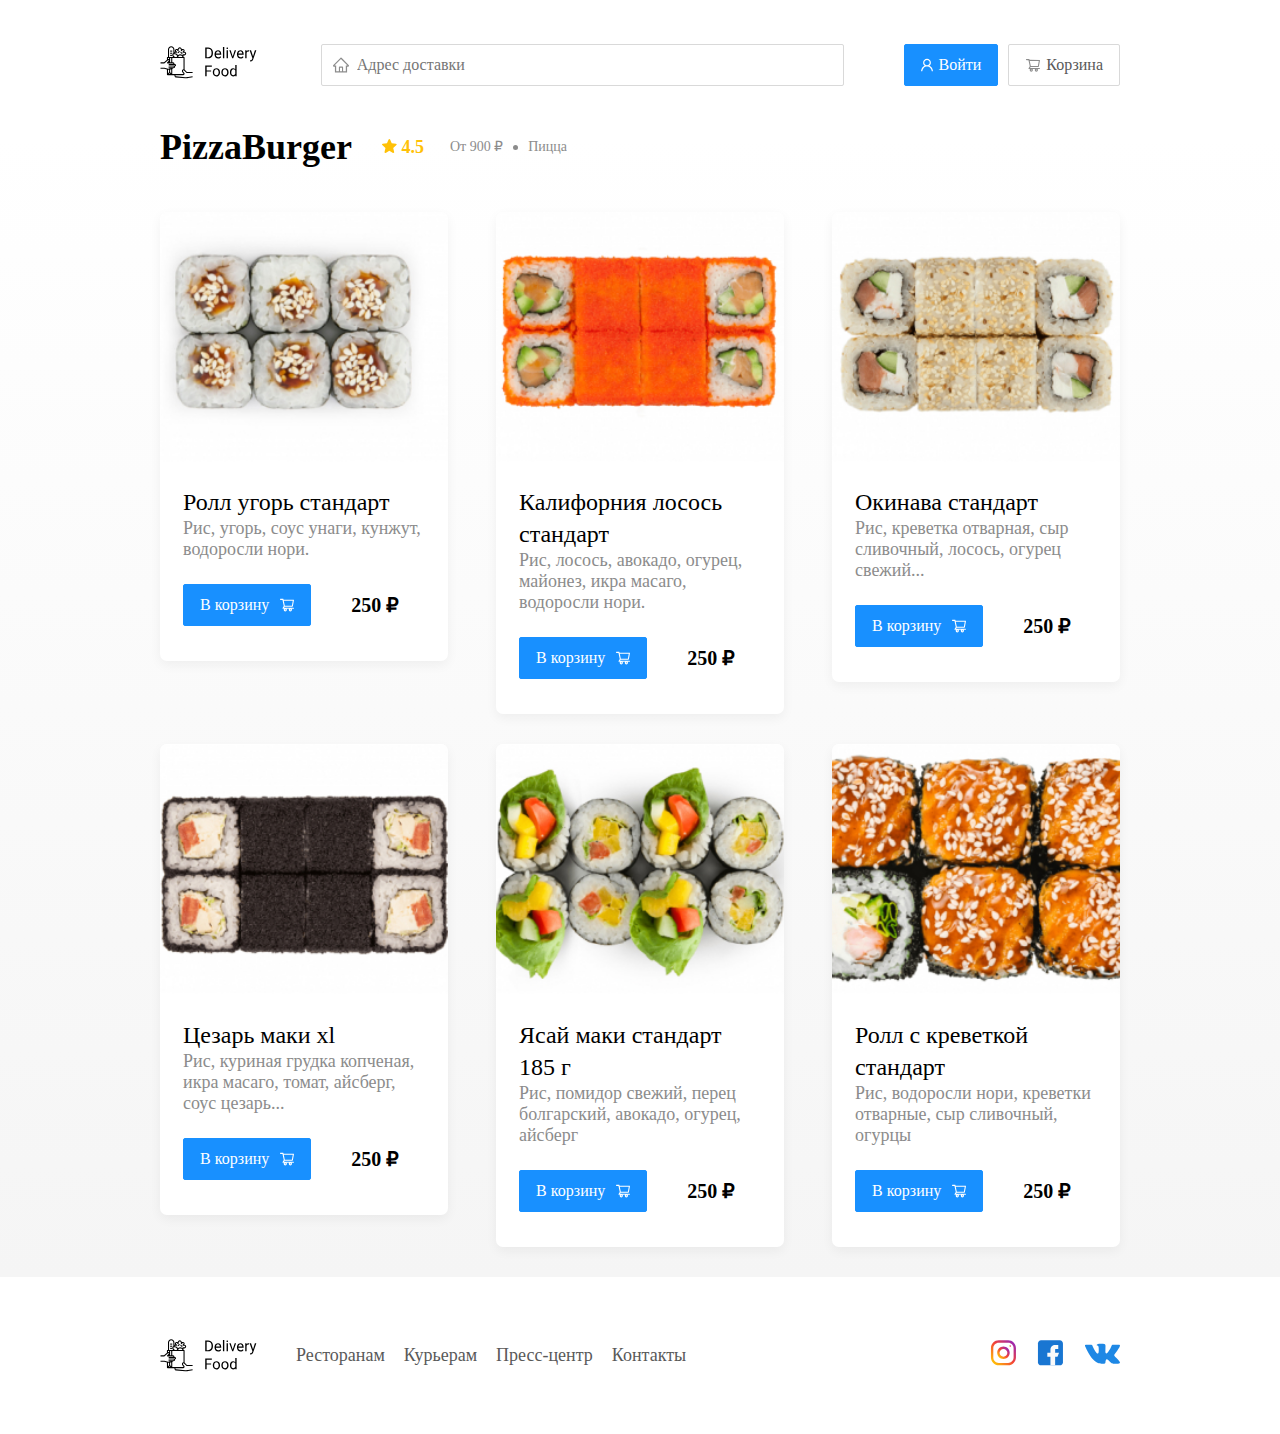
==== Delivery/restaurant.html @ cb626bb5 "Add files via upload" ====
<!DOCTYPE html>
<html lang="en">
<head>
  <meta charset="UTF-8">
  <meta name="viewport" content="width=device-width, initial-scale=1.0">
  <title>PizzaBurger - доставка еды на дом</title>
  <link href="https://fonts.googleapis.com/css?family=Roboto:400,700&display=swap&subset=cyrillic" rel="stylesheet">
  <link rel="stylesheet" href="css/normalize.css">
  <link rel="stylesheet" href="css/animate.css">
  <link rel="stylesheet" href="css/style.css">
</head>
<body>

  <div class="container">
    <!-- Шапка сайти -->
    <header class="header">
      <!-- Логотип -->
      <a href="index.html" class="logo">
        <img src="img/logo.svg" alt="Logo">
      </a>
      <!-- Поле адреса -->
      <input type="text" class="input input-address" placeholder="Адрес доставки">
      <!-- Кнопки  -->
      <div class="buttons">
        <button class="button button-primary">
          <img src="img/User.svg" alt="user" class="button-icon">
          <span class="button-text">Войти</span>
        </button>
        <button class="button" id="cart-button">
          <img src="img/shopping-cart.svg" alt="shopping-cart" class="button-icon">
          <span class="button-text">Корзина</span>
        </button>
      </div>
    </header>
  </div>
<!-- container -->

  <main class="main">
    <div class="container">

      <section class="restaurants">
        <div class="section-heading">
          <h2 class="section-title">PizzaBurger</h2>
          <div class="card-info">
            <div class="rating"><img src="img/raiting.svg" alt="rating" class="rating-star"> 4.5</div>
            <div class="price">От 900 ₽</div>
            <div class="category">Пицца</div>
          </div>
          <!-- /.card-info -->
        </div>
      
        <div class="cards">
      
          <div class="card wow fadeInUp" data-wow-delay="0.2s">
            <img src="img/food.jpg" alt="image" class="card-image">
            <div class="card-text">
              <div class="card-heading">
                <h3 class="card-title card-title-reg">Ролл угорь стандарт</h3>
              </div>
              <!-- /.card-heading -->
              <div class="card-info">
                <div class="ingredients">Рис, угорь, соус унаги, кунжут, водоросли нори.</div>
              </div>
              <!-- /.card-info -->
              <div class="card-buttons">
                <button class="button button-primary">
                  <span class="button-card-text">В корзину</span>
                  <img src="img/shopping-cart-white.svg" alt="shopping-cart" class="button-card-image">
                </button>
                <strong class="card-price-bold">250 ₽</strong>
              </div>
            </div>
            <!-- /.card-text -->
          </div>
          <!-- /.card -->
      
          <div class="card wow fadeInUp" data-wow-delay="0.4s">
            <img src="img/food1.jpg" alt="image" class="card-image">
            <div class="card-text">
              <div class="card-heading">
                <h3 class="card-title card-title-reg">Калифорния лосось стандарт</h3>
              </div>
              <!-- /.card-heading -->
              <div class="card-info">
                <div class="ingredients">Рис, лосось, авокадо, огурец, майонез, икра масаго, водоросли нори.</div>
              </div>
              <!-- /.card-info -->
              <div class="card-buttons">
                <button class="button button-primary">
                  <span class="button-card-text">В корзину</span>
                  <img src="img/shopping-cart-white.svg" alt="shopping-cart" class="button-card-image">
                </button>
                <strong class="card-price-bold">250 ₽</strong>
              </div>
            </div>
            <!-- /.card-text -->
          </div>
          <!-- /.card -->
      
          <div class="card wow fadeInUp" data-wow-delay="0.6s">
            <img src="img/food2.jpg" alt="image" class="card-image">
            <div class="card-text">
              <div class="card-heading">
                <h3 class="card-title card-title-reg">Окинава стандарт</h3>
              </div>
              <!-- /.card-heading -->
              <div class="card-info">
                <div class="ingredients">Рис, креветка отварная, сыр сливочный, лосось, огурец свежий...</div>
              </div>
              <!-- /.card-info -->
              <div class="card-buttons">
                <button class="button button-primary">
                  <span class="button-card-text">В корзину</span>
                  <img src="img/shopping-cart-white.svg" alt="shopping-cart" class="button-card-image">
                </button>
                <strong class="card-price-bold">250 ₽</strong>
              </div>
            </div>
            <!-- /.card-text -->
          </div>
          <!-- /.card -->
      
          <div class="card wow fadeInUp" data-wow-delay="0.2s">
            <img src="img/food3.jpg" alt="image" class="card-image">
            <div class="card-text">
              <div class="card-heading">
                <h3 class="card-title card-title-reg">Цезарь маки хl</h3>
              </div>
              <!-- /.card-heading -->
              <div class="card-info">
                <div class="ingredients">Рис, куриная грудка копченая, икра масаго, томат, айсберг, соус цезарь...</div>
              </div>
              <!-- /.card-info -->
              <div class="card-buttons">
                <button class="button button-primary">
                  <span class="button-card-text">В корзину</span>
                  <img src="img/shopping-cart-white.svg" alt="shopping-cart" class="button-card-image">
                </button>
                <strong class="card-price-bold">250 ₽</strong>
              </div>
            </div>
            <!-- /.card-text -->
          </div>
          <!-- /.card -->
      
          <div class="card wow fadeInUp" data-wow-delay="0.4s">
            <img src="img/food4.jpg" alt="image" class="card-image">
            <div class="card-text">
              <div class="card-heading">
                <h3 class="card-title card-title-reg">Ясай маки стандарт 185 г</h3>
              </div>
              <!-- /.card-heading -->
              <div class="card-info">
                <div class="ingredients">Рис, помидор свежий, перец болгарский, авокадо, огурец, айсберг</div>
              </div>
              <!-- /.card-info -->
              <div class="card-buttons">
                <button class="button button-primary">
                  <span class="button-card-text">В корзину</span>
                  <img src="img/shopping-cart-white.svg" alt="shopping-cart" class="button-card-image">
                </button>
                <strong class="card-price-bold">250 ₽</strong>
              </div>
            </div>
            <!-- /.card-text -->
          </div>
          <!-- /.card -->
      
          <div class="card wow fadeInUp" data-wow-delay="0.6s">
            <img src="img/food5.jpg" alt="image" class="card-image">
            <div class="card-text">
              <div class="card-heading">
                <h3 class="card-title card-title-reg">Ролл с креветкой стандарт</h3>
              </div>
              <!-- /.card-heading -->
              <div class="card-info">
                <div class="ingredients">Рис, водоросли нори, креветки отварные, сыр сливочный, огурцы</div>
              </div>
              <!-- /.card-info -->
              <div class="card-buttons">
                <button class="button button-primary">
                  <span class="button-card-text">В корзину</span>
                  <img src="img/shopping-cart-white.svg" alt="shopping-cart" class="button-card-image">
                </button>
                <strong class="card-price-bold">250 ₽</strong>
              </div>
            </div>
            <!-- /.card-text -->
          </div>
          <!-- /.card -->
      
        </div>
        <!-- /.cards -->
      
      </section>
    </div>
    <!-- container -->
  </main>

  <footer class="footer">
    <div class="container">
      <div class="footer-block">
        <img src="img/logo.svg" alt="logo" class="logo footer-logo">
        <nav class="footer-nav">
          <a href="#" class="footer-link">Ресторанам</a>
          <a href="#" class="footer-link">Курьерам</a>
          <a href="#" class="footer-link">Пресс-центр</a>
          <a href="#" class="footer-link">Контакты</a>
        </nav>
        <div class="social-links">
          <a href="#" class="social-link"><img src="img/instagram.svg" alt="instagram"></a>
          <a href="#" class="social-link"><img src="img/fb.svg" alt="facebook"></a>
          <a href="#" class="social-link"><img src="img/vk.svg" alt="vk"></a>
        </div>
      </div>
      <!-- /.footer-block -->
    </div>
  </footer>

  <div class="modal">
    <div class="modal-dialog">
      <div class="modal-header">
        <h3 class="modal-title">Корзина</h3>
        <button class="close">&times;</button>
      </div>
      <!-- /.modal-header -->
      <div class="modal-body">
        <div class="food-row">
          <span class="food-name">Ролл угорь стандарт</span>
          <strong class="food-price">250 ₽</strong>
          <div class="food-counter">
            <button class="counter-button">-</button>
            <span class="counter">1</span>
            <button class="counter-button">+</button>
          </div>
        </div>
        <!-- /.food-row -->
        <div class="food-row">
          <span class="food-name">Ролл угорь стандарт</span>
          <strong class="food-price">250 ₽</strong>
          <div class="food-counter">
            <button class="counter-button">-</button>
            <span class="counter">1</span>
            <button class="counter-button">+</button>
          </div>
        </div>
        <!-- /.food-row -->
        <div class="food-row">
          <span class="food-name">Ролл угорь стандарт</span>
          <strong class="food-price">250 ₽</strong>
          <div class="food-counter">
            <button class="counter-button">-</button>
            <span class="counter">1</span>
            <button class="counter-button">+</button>
          </div>
        </div>
        <!-- /.food-row -->
        <div class="food-row">
          <span class="food-name">Ролл угорь стандарт</span>
          <strong class="food-price">250 ₽</strong>
          <div class="food-counter">
            <button class="counter-button">-</button>
            <span class="counter">1</span>
            <button class="counter-button">+</button>
          </div>
        </div>
        <!-- /.food-row -->
        <div class="food-row">
          <span class="food-name">Ролл угорь стандарт</span>
          <strong class="food-price">250 ₽</strong>
          <div class="food-counter">
            <button class="counter-button">-</button>
            <span class="counter">1</span>
            <button class="counter-button">+</button>
          </div>
        </div>
        <!-- /.food-row -->
      </div>
      <!-- /.modal-body -->
      <div class="modal-footer">
        <span class="modal-pricetag">1250 ₽</span>
        <div class="footer-buttons">
          <button class="button button-primary">Оформить заказ</button>
          <button class="button">Отмена</button>
        </div>
      </div>
      <!-- /.modal-footer -->
    </div>
    <!-- modal-dialog -->
  </div>
  <script src="js/wow.min.js"></script>
  <script src="js/main.js"></script>
</body>
</html>
---- Delivery/css/style.css ----
* {
  box-sizing: border-box;
}
.body {
  font-family: 'Roboto', sans-serif;
  padding-top: 44px;
}
img {
  max-width: 100%;
}
.container {
  max-width: 1200px;
  margin: auto;
}
.header {
  display: flex;
  align-items: center;
  justify-content: space-between;
  margin-top: 44px;
  margin-bottom: 40px;
}
.input {
  background: #FFF;
  border: 1px solid #D9D9D9;
  border-radius: 2px;
  font-size: 16px;
  line-height: 24px;
  padding: 8px;
  padding-left: 35px;
  background-repeat: no-repeat;
  background-position: left 11px center;
}
.input-address {
  flex: 0.8;
  background-image: url(../img/Home.svg);
}
.input-search {
  width: 300px;
  background-image: url(../img/search.svg);
  margin-left: auto;
}
.buttons {
  display: flex;
  align-items: center;
}
.button {
  display: flex;
  align-items: center;
  padding: 8px 16px;
  background: #FFFFFF;
  border: 1px solid #D9D9D9;
  box-sizing: border-box;
  box-shadow: 0px 0px 2px rgba(0, 0, 0, 0.0015);
  border-radius: 2px;
  color: #595959;
  font-size: 16px;
  line-height: 24px;
}
.button-primary {
  background: #1890FF;
  border: 1px solid #1890FF;
  color: #fff;
  margin-right: 10px;
}
.button-icon {
  padding-right: 6px;
}
.button-card-text {
  margin-right: 10px;
}
.promo {
  box-shadow: 0px 7px 12px rgba(158, 158, 163, 0.1);
  background: #FFF1B8 url(../img/promo-image.jpeg) no-repeat top -100px right -247px / 924px;
  border-radius: 10px;
  padding: 68px 70px;
  margin-bottom: 56px;
}
.promo-title {
  font-style: normal;
  font-weight: bold;
  font-size: 39px;
  line-height: 46px;
  color: #302C34;
}
.promo-text {
  max-width: 538px;
  font-style: normal;
  font-weight: normal;
  font-size: 24px;
  line-height: 28px;
  color: #302C34;
}
.main {
  background: linear-gradient(180deg, rgba(245, 245, 245, 0) 1.04%, #F5F5F5 100%);
}
.section-heading {
  display: flex;
  align-items: center;
  
  margin-bottom: 44px;
}
.section-title {
  font-style: normal;
  font-weight: bold;
  font-size: 36px;
  line-height: 42px;
  color: #000;
  margin: 0;
  margin-right: 30px;
}
.cards {
  display: flex;
  align-items: flex-start;
  flex-wrap: wrap;
  justify-content: space-between;
}
.card {
  background: #FFFFFF;
  box-shadow: 0px 4px 12px rgba(0, 0, 0, 0.05);
  border-radius: 7px;
  overflow: hidden;
  margin-bottom: 30px;
  flex-basis: 30%;
  text-decoration: none;
}
.card-image {
  width: 384px;
  height: 250px;
  object-fit: cover;
}
.card-text {
  padding: 20px 23px 35px 23px;
}
.card-heading {
  display: flex;
  align-items: center;
  justify-content: space-between;
}
.card-title {
  margin: 0;
  font-style: normal;
  font-weight: bold;
  font-size: 24px;
  line-height: 32px;
}
.card-title-reg {
  font-weight: 400;
}
.card-tag {
  font-style: normal;
  font-weight: normal;
  font-size: 12px;
  line-height: 20px;
  color: #fff;
  background: #262626;
  border-radius: 2px;
  padding: 1px 8px;
}
.card-info {
  display: flex;
  align-items: center;
  flex-wrap: wrap;
}
.card-buttons {
  display: flex;
  align-items: center;
  margin-top: 24px;
}
.card-price-bold {
  font-weight: bold;
  font-size: 20px;
  line-height: 32px;
  margin-left: 30px;
}
.rating {
  margin-right: 26px;
  color: #ffc107;
  font-style: normal;
  font-weight: bold;
  font-size: 18px;
  line-height: 32px;
}
.price, .category {
  color: #8C8C8C;
  font-style: normal;
  font-weight: normal;
  font-size: 18px;
  line-height: 32px;
}
.price {
  margin-right: 10px;
}
.ingredients {
  color: #8C8C8C;
  font-style: normal;
  font-weight: normal;
  font-size: 18px;
  line-height: 21px;
}
.category {
  text-overflow: ellipsis;
  overflow: hidden;
  white-space: nowrap;
  max-width: 150px;
}
.price::after {
  content: '';
  width: 5px;
  height: 5px;
  background-color: #8c8c8c;
  display: inline-block;
  vertical-align: middle;
  border-radius: 50%;
  margin-left: 10px;
}
.footer {
  padding: 60px 0;
}
.footer-block {
  display: flex;
  align-items: center;
  justify-content: space-between;
}
.footer-nav {
  margin-left: 35px;
  margin-right: auto;
}
.footer-link {
  display: inline-block;
  color: #595959;
  font-style: normal;
  font-weight: normal;
  font-size: 18px;
  line-height: 21px;
  text-decoration: none;
}
.footer-link:not(:last-child) {
  margin-right: 15px;
}
.social-links {
  display: flex;
  align-items: center;
}
.social-link:not(:last-child) {
  margin-right: 21px;
}

.modal {
  position: fixed;
  left: 0;
  top: 0;
  width: 100%;
  height: 100%;
  background: rgba(0, 0, 0, 0.4);
  display: none;
}
.is-open {
  display: flex;
}
.modal-dialog {
  max-width: 780px;
  width: 95%;
  background-color: #fff;
  border-radius: 5px;
  margin: auto;
  padding: 40px 45px;
}
.modal-header {
  display: flex;
  align-items: center;
  justify-content: space-between;
  margin-bottom: 45px;
}
.close {
  font-size: 36px;
  border: none;
  background-color: transparent;
}
.modal-title {
  margin: 0;
  font-weight: bold;
  font-size: 36px;
  line-height: 42px;
}
.modal-body {
  margin-bottom: 52px;
}
.food-row {
  display: flex;
  align-items: flex-start;
  justify-content: space-between;
  padding-bottom: 8px;
  border-bottom: 1px solid #d9d9d9;
  margin-bottom: 15px;
}
.food-name {
  font-weight: normal;
  font-size: 18px;  
  line-height: 32px;
}
.food-price {
  margin-left: auto;
  margin-right: 47px;
  font-weight: bold;
  font-size: 20px;
  line-height: 32px;
}
.food-counter {
  display: flex;
  align-items: center;
}
.counter-button {
  display: flex;
  align-items: center;
  justify-content: center;
  width: 39px;
  height: 32px;
  background: #FFFFFF;
  border: 1px solid #40A9FF;
  box-sizing: border-box;
  border-radius: 2px;
  font-weight: normal;
  line-height: 22px;
  font-size: 14px;
  color: #40A9FF;
}
.counter {
  font-size: 16px;
  line-height: 24px;
  margin-left: 10px;
  margin-right: 10px;
}
.modal-footer {
  display: flex;
  align-items: center;
  justify-content: space-between;
}
.footer-buttons {
  display: flex;
  align-items: center;
}
.modal-pricetag {
  background: #262626;
  border-radius: 5px;
  color: #fff;
  padding: 15px 20px;
  font-size: 20px;
  line-height: 23px;
}

@media (max-width: 1366px) {
  .container {
    max-width: 960px;
  }
  .promo {
    background-position: top -70px right -250px;
    background-size: 750px;
  }
  .raiting {
    margin-right: 15px;
  }
  .category, .price {
    font-size: 14px;
  }
}
@media (max-width: 992px) {
  .container {
    max-width: 750px;
  }
  .promo {
    padding: 50px;
    background-size: 450px;
    background-position: center right -200px;
  }
  .promo-text {
    font-size: 18px;
    max-width: 400px;
  }
  .card {
    flex-basis: 49%;
  }
  .footer-link {
    font-size: 16px;
  }
}
@media (max-width: 768px) {
  .container {
    max-width: 560px;
  }
  .card-info {
    flex-wrap: wrap;
  }
  .card .rating {
    flex-basis: 100%;
  }
  .card-title {
    font-size: 18px;
  }
  .promo {
    background-size: 400px;
    background-position: bottom 50px right -200px;
  }
  .promo-title {
    font-size: 24px;
    line-height: 1.4;
  }
  .promo-text {
    margin-top: 0;
  }
}
@media (max-width: 578px) {
  .container {
    width: 90%;
  }
  .header {
    flex-wrap: wrap;
  }
  .input-address {
    margin-top: 15px;
    order: 5;
    flex: 1;
  }
  .promo {
    background-image: none;
  }
  .promo-title {
    margin-bottom: 10px;
  }
  .section-title {
    font-size: 20px;
  }
  .card {
    flex-basis: 100%;
  }
  .card-image {
    width: 100%;
  }
  .footer {
    padding: 30px 0;
  }
  .footer-block {
    align-items: flex-start;
  }
  .footer-nav {
    margin-left: 0;
    margin-right: 0;
    order: 0;
    display: flex;
    flex-direction: column;
  }
  .footer-logo {
    order: 1;
  }
  .social-links {
    order: 2;
  }
}
@media (max-width: 480px) {
  .button-text {
    display: none;
  }
  .button {
    min-height: 40px;
  }
  .button-icon {
    margin: 0;
  }
  .promo {
    padding: 20px;
  }
  .section-heading {
    flex-wrap: wrap;
  }
  .footer-block {
    flex-wrap: wrap;
    flex-direction: column;
    align-items: center;
  }
  .footer-logo {
    order: 0;
    margin-bottom: 20px;
  }
  .footer-nav {
    margin-bottom: 20px;
    text-align: center;
  }
  .footer-link:not(:last-child) {
    margin-right: 0;
  }
}
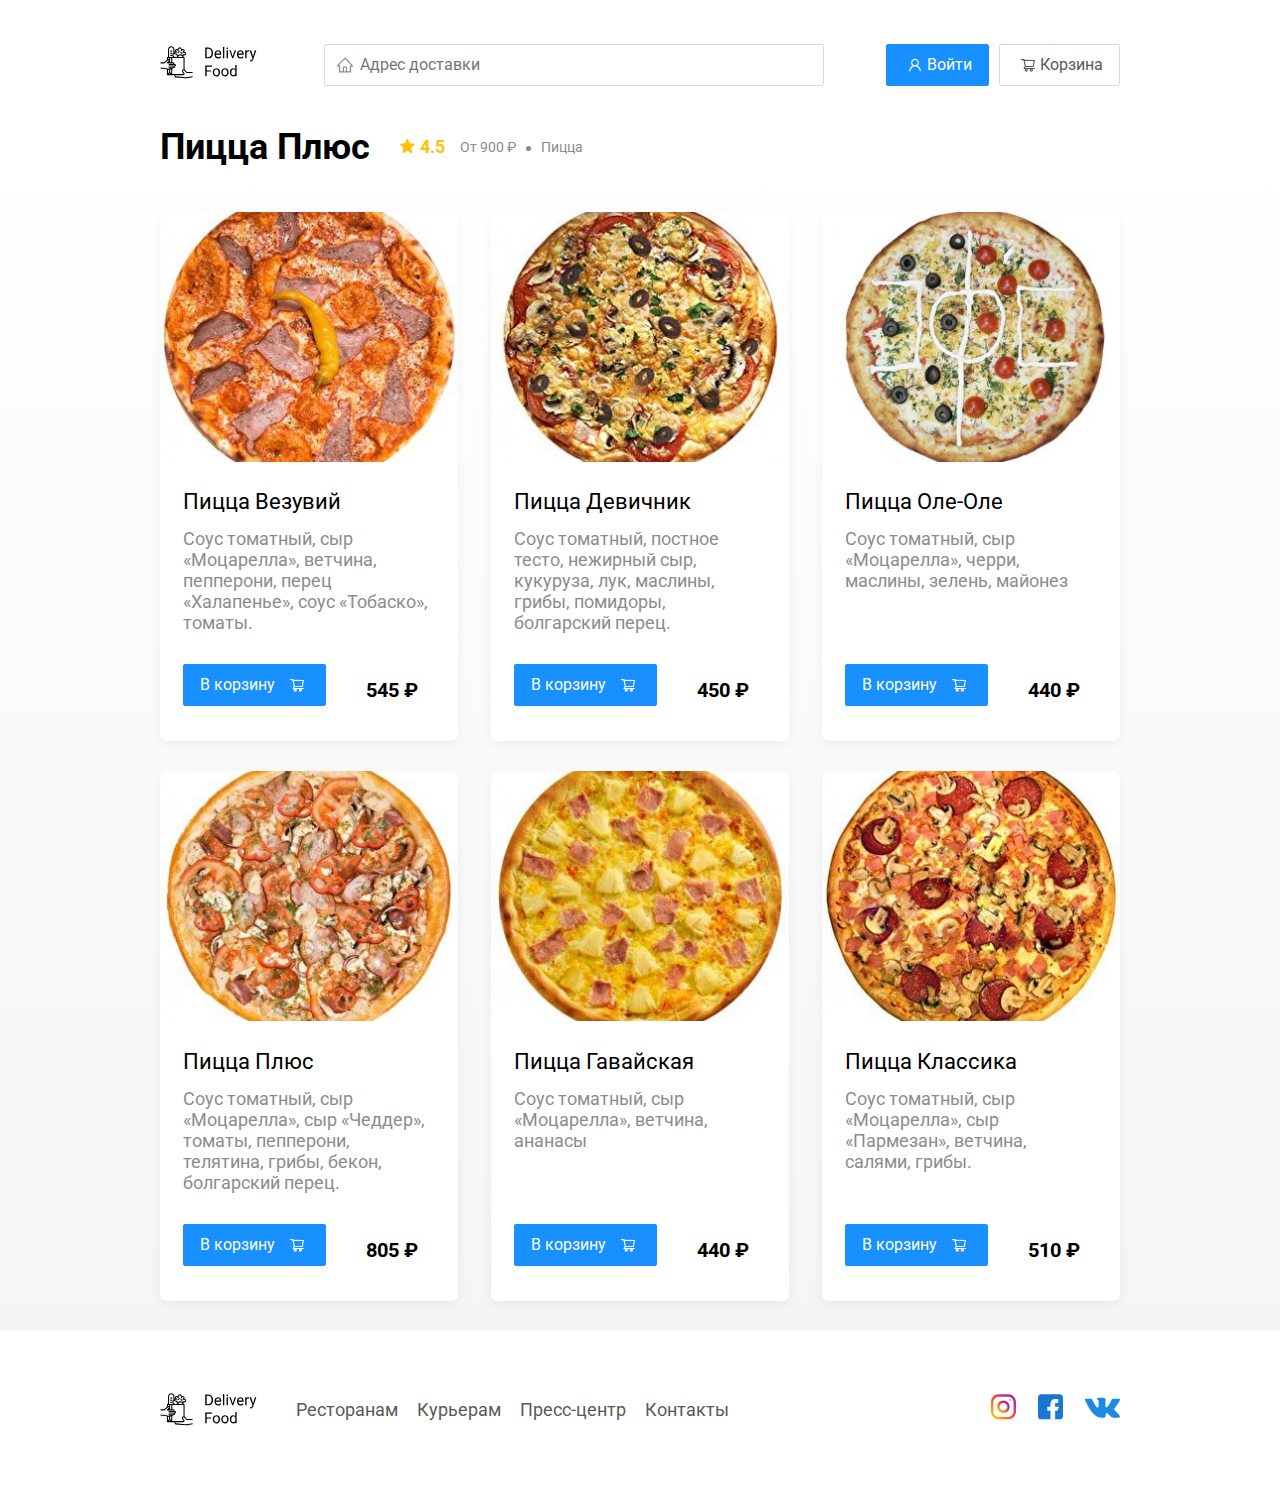
==== commit d23c9051: "Add files via upload" ====
--- a/Delivery/restaurant.html
+++ b/Delivery/restaurant.html
@@ -1,294 +1,291 @@
 <!DOCTYPE html>
-<html lang="en">
+<html lang="ru">
 <head>
-  <meta charset="UTF-8">
-  <meta name="viewport" content="width=device-width, initial-scale=1.0">
-  <title>PizzaBurger - доставка еды на дом</title>
-  <link href="https://fonts.googleapis.com/css?family=Roboto:400,700&display=swap&subset=cyrillic" rel="stylesheet">
-  <link rel="stylesheet" href="css/normalize.css">
-  <link rel="stylesheet" href="css/animate.css">
-  <link rel="stylesheet" href="css/style.css">
+	<meta charset="UTF-8"/>
+	<meta name="viewport" content="width=device-width, initial-scale=1.0"/>
+	<title>PizzaBurger — доставка еды на дом</title>
+	<link
+			href="https://fonts.googleapis.com/css?family=Roboto:400,700&display=swap&subset=cyrillic"
+			rel="stylesheet"
+	/>
+	<link rel="stylesheet" href="css/normalize.css"/>
+	<link rel="stylesheet" href="css/style.css"/>
 </head>
 <body>
-
-  <div class="container">
-    <!-- Шапка сайти -->
-    <header class="header">
-      <!-- Логотип -->
-      <a href="index.html" class="logo">
-        <img src="img/logo.svg" alt="Logo">
-      </a>
-      <!-- Поле адреса -->
-      <input type="text" class="input input-address" placeholder="Адрес доставки">
-      <!-- Кнопки  -->
-      <div class="buttons">
-        <button class="button button-primary">
-          <img src="img/User.svg" alt="user" class="button-icon">
-          <span class="button-text">Войти</span>
-        </button>
-        <button class="button" id="cart-button">
-          <img src="img/shopping-cart.svg" alt="shopping-cart" class="button-icon">
-          <span class="button-text">Корзина</span>
-        </button>
-      </div>
-    </header>
-  </div>
-<!-- container -->
-
-  <main class="main">
-    <div class="container">
-
-      <section class="restaurants">
-        <div class="section-heading">
-          <h2 class="section-title">PizzaBurger</h2>
-          <div class="card-info">
-            <div class="rating"><img src="img/raiting.svg" alt="rating" class="rating-star"> 4.5</div>
-            <div class="price">От 900 ₽</div>
-            <div class="category">Пицца</div>
-          </div>
-          <!-- /.card-info -->
-        </div>
-      
-        <div class="cards">
-      
-          <div class="card wow fadeInUp" data-wow-delay="0.2s">
-            <img src="img/food.jpg" alt="image" class="card-image">
-            <div class="card-text">
-              <div class="card-heading">
-                <h3 class="card-title card-title-reg">Ролл угорь стандарт</h3>
-              </div>
-              <!-- /.card-heading -->
-              <div class="card-info">
-                <div class="ingredients">Рис, угорь, соус унаги, кунжут, водоросли нори.</div>
-              </div>
-              <!-- /.card-info -->
-              <div class="card-buttons">
-                <button class="button button-primary">
-                  <span class="button-card-text">В корзину</span>
-                  <img src="img/shopping-cart-white.svg" alt="shopping-cart" class="button-card-image">
-                </button>
-                <strong class="card-price-bold">250 ₽</strong>
-              </div>
-            </div>
-            <!-- /.card-text -->
-          </div>
-          <!-- /.card -->
-      
-          <div class="card wow fadeInUp" data-wow-delay="0.4s">
-            <img src="img/food1.jpg" alt="image" class="card-image">
-            <div class="card-text">
-              <div class="card-heading">
-                <h3 class="card-title card-title-reg">Калифорния лосось стандарт</h3>
-              </div>
-              <!-- /.card-heading -->
-              <div class="card-info">
-                <div class="ingredients">Рис, лосось, авокадо, огурец, майонез, икра масаго, водоросли нори.</div>
-              </div>
-              <!-- /.card-info -->
-              <div class="card-buttons">
-                <button class="button button-primary">
-                  <span class="button-card-text">В корзину</span>
-                  <img src="img/shopping-cart-white.svg" alt="shopping-cart" class="button-card-image">
-                </button>
-                <strong class="card-price-bold">250 ₽</strong>
-              </div>
-            </div>
-            <!-- /.card-text -->
-          </div>
-          <!-- /.card -->
-      
-          <div class="card wow fadeInUp" data-wow-delay="0.6s">
-            <img src="img/food2.jpg" alt="image" class="card-image">
-            <div class="card-text">
-              <div class="card-heading">
-                <h3 class="card-title card-title-reg">Окинава стандарт</h3>
-              </div>
-              <!-- /.card-heading -->
-              <div class="card-info">
-                <div class="ingredients">Рис, креветка отварная, сыр сливочный, лосось, огурец свежий...</div>
-              </div>
-              <!-- /.card-info -->
-              <div class="card-buttons">
-                <button class="button button-primary">
-                  <span class="button-card-text">В корзину</span>
-                  <img src="img/shopping-cart-white.svg" alt="shopping-cart" class="button-card-image">
-                </button>
-                <strong class="card-price-bold">250 ₽</strong>
-              </div>
-            </div>
-            <!-- /.card-text -->
-          </div>
-          <!-- /.card -->
-      
-          <div class="card wow fadeInUp" data-wow-delay="0.2s">
-            <img src="img/food3.jpg" alt="image" class="card-image">
-            <div class="card-text">
-              <div class="card-heading">
-                <h3 class="card-title card-title-reg">Цезарь маки хl</h3>
-              </div>
-              <!-- /.card-heading -->
-              <div class="card-info">
-                <div class="ingredients">Рис, куриная грудка копченая, икра масаго, томат, айсберг, соус цезарь...</div>
-              </div>
-              <!-- /.card-info -->
-              <div class="card-buttons">
-                <button class="button button-primary">
-                  <span class="button-card-text">В корзину</span>
-                  <img src="img/shopping-cart-white.svg" alt="shopping-cart" class="button-card-image">
-                </button>
-                <strong class="card-price-bold">250 ₽</strong>
-              </div>
-            </div>
-            <!-- /.card-text -->
-          </div>
-          <!-- /.card -->
-      
-          <div class="card wow fadeInUp" data-wow-delay="0.4s">
-            <img src="img/food4.jpg" alt="image" class="card-image">
-            <div class="card-text">
-              <div class="card-heading">
-                <h3 class="card-title card-title-reg">Ясай маки стандарт 185 г</h3>
-              </div>
-              <!-- /.card-heading -->
-              <div class="card-info">
-                <div class="ingredients">Рис, помидор свежий, перец болгарский, авокадо, огурец, айсберг</div>
-              </div>
-              <!-- /.card-info -->
-              <div class="card-buttons">
-                <button class="button button-primary">
-                  <span class="button-card-text">В корзину</span>
-                  <img src="img/shopping-cart-white.svg" alt="shopping-cart" class="button-card-image">
-                </button>
-                <strong class="card-price-bold">250 ₽</strong>
-              </div>
-            </div>
-            <!-- /.card-text -->
-          </div>
-          <!-- /.card -->
-      
-          <div class="card wow fadeInUp" data-wow-delay="0.6s">
-            <img src="img/food5.jpg" alt="image" class="card-image">
-            <div class="card-text">
-              <div class="card-heading">
-                <h3 class="card-title card-title-reg">Ролл с креветкой стандарт</h3>
-              </div>
-              <!-- /.card-heading -->
-              <div class="card-info">
-                <div class="ingredients">Рис, водоросли нори, креветки отварные, сыр сливочный, огурцы</div>
-              </div>
-              <!-- /.card-info -->
-              <div class="card-buttons">
-                <button class="button button-primary">
-                  <span class="button-card-text">В корзину</span>
-                  <img src="img/shopping-cart-white.svg" alt="shopping-cart" class="button-card-image">
-                </button>
-                <strong class="card-price-bold">250 ₽</strong>
-              </div>
-            </div>
-            <!-- /.card-text -->
-          </div>
-          <!-- /.card -->
-      
-        </div>
-        <!-- /.cards -->
-      
-      </section>
-    </div>
-    <!-- container -->
-  </main>
-
-  <footer class="footer">
-    <div class="container">
-      <div class="footer-block">
-        <img src="img/logo.svg" alt="logo" class="logo footer-logo">
-        <nav class="footer-nav">
-          <a href="#" class="footer-link">Ресторанам</a>
-          <a href="#" class="footer-link">Курьерам</a>
-          <a href="#" class="footer-link">Пресс-центр</a>
-          <a href="#" class="footer-link">Контакты</a>
-        </nav>
-        <div class="social-links">
-          <a href="#" class="social-link"><img src="img/instagram.svg" alt="instagram"></a>
-          <a href="#" class="social-link"><img src="img/fb.svg" alt="facebook"></a>
-          <a href="#" class="social-link"><img src="img/vk.svg" alt="vk"></a>
-        </div>
-      </div>
-      <!-- /.footer-block -->
-    </div>
-  </footer>
-
-  <div class="modal">
-    <div class="modal-dialog">
-      <div class="modal-header">
-        <h3 class="modal-title">Корзина</h3>
-        <button class="close">&times;</button>
-      </div>
-      <!-- /.modal-header -->
-      <div class="modal-body">
-        <div class="food-row">
-          <span class="food-name">Ролл угорь стандарт</span>
-          <strong class="food-price">250 ₽</strong>
-          <div class="food-counter">
-            <button class="counter-button">-</button>
-            <span class="counter">1</span>
-            <button class="counter-button">+</button>
-          </div>
-        </div>
-        <!-- /.food-row -->
-        <div class="food-row">
-          <span class="food-name">Ролл угорь стандарт</span>
-          <strong class="food-price">250 ₽</strong>
-          <div class="food-counter">
-            <button class="counter-button">-</button>
-            <span class="counter">1</span>
-            <button class="counter-button">+</button>
-          </div>
-        </div>
-        <!-- /.food-row -->
-        <div class="food-row">
-          <span class="food-name">Ролл угорь стандарт</span>
-          <strong class="food-price">250 ₽</strong>
-          <div class="food-counter">
-            <button class="counter-button">-</button>
-            <span class="counter">1</span>
-            <button class="counter-button">+</button>
-          </div>
-        </div>
-        <!-- /.food-row -->
-        <div class="food-row">
-          <span class="food-name">Ролл угорь стандарт</span>
-          <strong class="food-price">250 ₽</strong>
-          <div class="food-counter">
-            <button class="counter-button">-</button>
-            <span class="counter">1</span>
-            <button class="counter-button">+</button>
-          </div>
-        </div>
-        <!-- /.food-row -->
-        <div class="food-row">
-          <span class="food-name">Ролл угорь стандарт</span>
-          <strong class="food-price">250 ₽</strong>
-          <div class="food-counter">
-            <button class="counter-button">-</button>
-            <span class="counter">1</span>
-            <button class="counter-button">+</button>
-          </div>
-        </div>
-        <!-- /.food-row -->
-      </div>
-      <!-- /.modal-body -->
-      <div class="modal-footer">
-        <span class="modal-pricetag">1250 ₽</span>
-        <div class="footer-buttons">
-          <button class="button button-primary">Оформить заказ</button>
-          <button class="button">Отмена</button>
-        </div>
-      </div>
-      <!-- /.modal-footer -->
-    </div>
-    <!-- modal-dialog -->
-  </div>
-  <script src="js/wow.min.js"></script>
-  <script src="js/main.js"></script>
+	<div class="container">
+		<header class="header">
+			<a href="index.html" class="logo">
+				<img src="img/icon/logo.svg" alt="Logo"/>
+			</a>
+			<label class="address">
+				<input type="text" class="input input-address" placeholder="Адрес доставки"/>
+			</label>
+			<div class="buttons">
+				<button class="button button-primary button-auth">
+					<span class="button-auth-svg"></span>
+					<span class="button-text">Войти</span>
+				</button>
+				<button class="button" id="cart-button">
+					<span class="button-cart-svg"></span>
+					<span class="button-text">Корзина</span>
+				</button>
+			</div>
+		</header>
+	</div>
+	<!-- /.container  -->
+
+	<main class="main">
+		<div class="container">
+			<section class="menu">
+				<div class="section-heading">
+					<h2 class="section-title restaurant-title">Пицца Плюс</h2>
+					<div class="card-info">
+						<div class="rating">
+							4.5
+						</div>
+						<div class="price">От 900 ₽</div>
+						<div class="category">Пицца</div>
+					</div>
+					<!-- /.card-info -->
+				</div>
+				<div class="cards cards-menu">
+					<div class="card">
+						<img src="img/pizza-plus/pizza-vesuvius.jpg" alt="image" class="card-image"/>
+						<div class="card-text">
+							<div class="card-heading">
+								<h3 class="card-title card-title-reg">Пицца Везувий</h3>
+							</div>
+							<!-- /.card-heading -->
+							<div class="card-info">
+								<div class="ingredients">Соус томатный, сыр «Моцарелла», ветчина, пепперони, перец
+								                         «Халапенье», соус «Тобаско», томаты.
+								</div>
+							</div>
+							<!-- /.card-info -->
+							<div class="card-buttons">
+								<button class="button button-primary button-add-cart">
+									<span class="button-card-text">В корзину</span>
+									<span class="button-cart-svg"></span>
+								</button>
+								<strong class="card-price-bold">545 ₽</strong>
+							</div>
+						</div>
+						<!-- /.card-text -->
+					</div>
+					<!-- /.card -->
+
+					<div class="card">
+						<img src="img/pizza-plus/pizza-girls.jpg" alt="image" class="card-image"/>
+						<div class="card-text">
+							<div class="card-heading">
+								<h3 class="card-title card-title-reg">Пицца Девичник</h3>
+							</div>
+							<!-- /.card-heading -->
+							<div class="card-info">
+								<div class="ingredients">Соус томатный, постное тесто, нежирный сыр, кукуруза, лук, маслины,
+								                         грибы, помидоры, болгарский перец.
+								</div>
+							</div>
+							<!-- /.card-info -->
+							<div class="card-buttons">
+								<button class="button button-primary button-add-cart">
+									<span class="button-card-text">В корзину</span>
+									<span class="button-cart-svg"></span>
+								</button>
+								<strong class="card-price-bold">450 ₽</strong>
+							</div>
+						</div>
+						<!-- /.card-text -->
+					</div>
+					<!-- /.card -->
+
+					<div class="card">
+						<img src="img/pizza-plus/pizza-oleole.jpg" alt="image" class="card-image"/>
+						<div class="card-text">
+							<div class="card-heading">
+								<h3 class="card-title card-title-reg">Пицца Оле-Оле</h3>
+							</div>
+							<!-- /.card-heading -->
+							<div class="card-info">
+								<div class="ingredients">Соус томатный, сыр «Моцарелла», черри, маслины, зелень, майонез
+								</div>
+							</div>
+							<!-- /.card-info -->
+							<div class="card-buttons">
+								<button class="button button-primary button-add-cart">
+									<span class="button-card-text">В корзину</span>
+									<span class="button-cart-svg"></span>
+								</button>
+								<strong class="card-price-bold">440 ₽</strong>
+							</div>
+						</div>
+						<!-- /.card-text -->
+					</div>
+					<!-- /.card -->
+
+					<div class="card">
+						<img src="img/pizza-plus/pizza-plus.jpg" alt="image" class="card-image"/>
+						<div class="card-text">
+							<div class="card-heading">
+								<h3 class="card-title card-title-reg">Пицца Плюс</h3>
+							</div>
+							<!-- /.card-heading -->
+							<div class="card-info">
+								<div class="ingredients">Соус томатный, сыр «Моцарелла», сыр «Чеддер», томаты, пепперони,
+								                         телятина, грибы, бекон, болгарский перец.
+								</div>
+							</div>
+							<!-- /.card-info -->
+							<div class="card-buttons">
+								<button class="button button-primary button-add-cart">
+									<span class="button-card-text">В корзину</span>
+									<span class="button-cart-svg"></span>
+								</button>
+								<strong class="card-price-bold">805 ₽</strong>
+							</div>
+						</div>
+						<!-- /.card-text -->
+					</div>
+					<!-- /.card -->
+
+					<div class="card">
+						<img src="img/pizza-plus/pizza-hawaiian.jpg" alt="image" class="card-image"/>
+						<div class="card-text">
+							<div class="card-heading">
+								<h3 class="card-title card-title-reg">Пицца Гавайская</h3>
+							</div>
+							<!-- /.card-heading -->
+							<div class="card-info">
+								<div class="ingredients">Соус томатный, сыр «Моцарелла», ветчина, ананасы</div>
+							</div>
+							<!-- /.card-info -->
+							<div class="card-buttons">
+								<button class="button button-primary button-add-cart">
+									<span class="button-card-text">В корзину</span>
+									<span class="button-cart-svg"></span>
+								</button>
+								<strong class="card-price-bold">440 ₽</strong>
+							</div>
+						</div>
+						<!-- /.card-text -->
+					</div>
+					<!-- /.card -->
+
+					<div class="card">
+						<img src="img/pizza-plus/pizza-classic.jpg" alt="image" class="card-image"/>
+						<div class="card-text">
+							<div class="card-heading">
+								<h3 class="card-title card-title-reg">Пицца Классика</h3>
+							</div>
+							<!-- /.card-heading -->
+							<div class="card-info">
+								<div class="ingredients">Соус томатный, сыр «Моцарелла», сыр «Пармезан», ветчина, салями,
+								                         грибы.
+								</div>
+							</div>
+							<!-- /.card-info -->
+							<div class="card-buttons">
+								<button class="button button-primary button-add-cart">
+									<span class="button-card-text">В корзину</span>
+									<span class="button-cart-svg"></span>
+								</button>
+								<strong class="card-price-bold">510 ₽</strong>
+							</div>
+						</div>
+						<!-- /.card-text -->
+					</div>
+					<!-- /.card -->
+				</div>
+				<!-- /.cards -->
+			</section>
+		</div>
+		<!-- /.container -->
+	</main>
+
+	<footer class="footer">
+		<div class="container">
+			<div class="footer-block">
+				<img src="img/icon/logo.svg" alt="logo" class="logo footer-logo"/>
+				<nav class="footer-nav">
+					<a href="#" class="footer-link">Ресторанам </a>
+					<a href="#" class="footer-link">Курьерам</a>
+					<a href="#" class="footer-link">Пресс-центр</a>
+					<a href="#" class="footer-link">Контакты</a>
+				</nav>
+				<div class="social-links">
+					<a href="#" class="social-link"><img src="img/social/instagram.svg" alt="instagram"/></a>
+					<a href="#" class="social-link"><img src="img/social/fb.svg" alt="facebook"/></a>
+					<a href="#" class="social-link"><img src="img/social/vk.svg" alt="vk"/></a>
+				</div>
+				<!-- /.social-links -->
+			</div>
+			<!-- /.footer-block -->
+		</div>
+	</footer>
+
+	<div class="modal modal-cart">
+		<div class="modal-dialog">
+			<div class="modal-header">
+				<h3 class="modal-title">Корзина</h3>
+				<button class="close">&times;</button>
+			</div>
+			<!-- /.modal-header -->
+			<div class="modal-body">
+				<div class="food-row">
+					<span class="food-name">Ролл угорь стандарт</span>
+					<strong class="food-price">250 ₽</strong>
+					<div class="food-counter">
+						<button class="counter-button">-</button>
+						<span class="counter">1</span>
+						<button class="counter-button">+</button>
+					</div>
+				</div>
+				<!-- /.foods-row -->
+				<div class="food-row">
+					<span class="food-name">Ролл угорь стандарт</span>
+					<strong class="food-price">250 ₽</strong>
+					<div class="food-counter">
+						<button class="counter-button">-</button>
+						<span class="counter">1</span>
+						<button class="counter-button">+</button>
+					</div>
+				</div>
+				<!-- /.foods-row -->
+				<div class="food-row">
+					<span class="food-name">Ролл угорь стандарт</span>
+					<strong class="food-price">250 ₽</strong>
+					<div class="food-counter">
+						<button class="counter-button">-</button>
+						<span class="counter">1</span>
+						<button class="counter-button">+</button>
+					</div>
+				</div>
+				<!-- /.foods-row -->
+				<div class="food-row">
+					<span class="food-name">Ролл угорь стандарт</span>
+					<strong class="food-price">250 ₽</strong>
+					<div class="food-counter">
+						<button class="counter-button">-</button>
+						<span class="counter">1</span>
+						<button class="counter-button">+</button>
+					</div>
+				</div>
+				<!-- /.foods-row -->
+			</div>
+			<!-- /.modal-body -->
+			<div class="modal-footer">
+				<span class="modal-pricetag">1250 ₽</span>
+				<div class="footer-buttons">
+					<button class="button button-primary">Оформить заказ</button>
+					<button class="button clear-cart">Отмена</button>
+				</div>
+			</div>
+			<!-- /.modal-footer -->
+		</div>
+		<!-- /.modal-dialog -->
+	</div>
+
+
+	<script src="js/main.js"></script>
 </body>
-</html>+</html>
--- a/Delivery/css/style.css
+++ b/Delivery/css/style.css
@@ -1,490 +1,840 @@
 * {
-  box-sizing: border-box;
-}
-.body {
-  font-family: 'Roboto', sans-serif;
-  padding-top: 44px;
-}
-img {
-  max-width: 100%;
-}
+    box-sizing: border-box;
+}
+
+body {
+    font-family: "Roboto", sans-serif;
+    padding-top: 44px;
+}
+
+a,
+button {
+    cursor: pointer;
+    color: inherit;
+}
+
+.hide {
+    display: none;
+}
+
 .container {
-  max-width: 1200px;
-  margin: auto;
-}
+    max-width: 1200px;
+    margin: auto;
+}
+
 .header {
-  display: flex;
-  align-items: center;
-  justify-content: space-between;
-  margin-top: 44px;
-  margin-bottom: 40px;
-}
+    display: flex;
+    align-items: center;
+    justify-content: space-between;
+    margin-bottom: 40px;
+}
+
 .input {
-  background: #FFF;
-  border: 1px solid #D9D9D9;
-  border-radius: 2px;
-  font-size: 16px;
-  line-height: 24px;
-  padding: 8px;
-  padding-left: 35px;
-  background-repeat: no-repeat;
-  background-position: left 11px center;
-}
+    background-color: #ffffff;
+    border: 1px solid #d9d9d9;
+    border-radius: 2px;
+    font-size: 16px;
+    line-height: 24px;
+    padding: 8px 8px 8px 35px;
+    background-repeat: no-repeat;
+    background-position: left 11px center;
+}
+
+.address {
+    flex: 0.8;
+}
+
 .input-address {
-  flex: 0.8;
-  background-image: url(../img/Home.svg);
-}
+    width: 100%;
+    background-image: url(../img/icon/home.svg);
+}
+
+.search {
+    margin-left: auto;
+}
+
 .input-search {
-  width: 300px;
-  background-image: url(../img/search.svg);
-  margin-left: auto;
-}
+    width: 300px;
+    background-image: url(../img/icon/search.svg);
+
+}
+
 .buttons {
-  display: flex;
-  align-items: center;
-}
+    display: flex;
+    align-items: center;
+}
+
 .button {
-  display: flex;
-  align-items: center;
-  padding: 8px 16px;
-  background: #FFFFFF;
-  border: 1px solid #D9D9D9;
-  box-sizing: border-box;
-  box-shadow: 0px 0px 2px rgba(0, 0, 0, 0.0015);
-  border-radius: 2px;
-  color: #595959;
-  font-size: 16px;
-  line-height: 24px;
-}
+    display: flex;
+    align-items: center;
+    padding: 8px 16px;
+    background: #ffffff;
+    border: 1px solid #d9d9d9;
+    box-sizing: border-box;
+    box-shadow: 0 0 2px rgba(0, 0, 0, 0.0015);
+    border-radius: 2px;
+    color: #595959;
+    font-size: 16px;
+    line-height: 24px;
+}
+
+.button:hover {
+    background: #1890ff;
+    border: 1px solid #1890ff;
+    color: #fff;
+}
+
+
 .button-primary {
-  background: #1890FF;
-  border: 1px solid #1890FF;
-  color: #fff;
-  margin-right: 10px;
-}
+    background: #1890ff;
+    border: 1px solid #1890ff;
+    color: #fff;
+    margin-right: 10px;
+}
+
+.button-primary:hover {
+    background: #ffffff;
+    border: 1px solid #d9d9d9;
+    color: #595959;
+}
+
 .button-icon {
-  padding-right: 6px;
-}
+    margin-right: 6px;
+}
+
 .button-card-text {
-  margin-right: 10px;
-}
+    margin-right: 10px;
+}
+
+.button-auth {
+    background-position: 20px 13px;
+}
+
+.button-primary .button-auth-svg {
+    width: 24px;
+    height: 24px;
+    background-color: #fff;
+    -webkit-mask: url("../img/icon/user.svg") no-repeat 50% 50%;
+    mask: url("../img/icon/user.svg") no-repeat 50% 50%;
+    background-repeat: no-repeat;
+}
+
+.button-primary:hover .button-auth-svg {
+    background-color: #595959;
+}
+
+.button .button-cart-svg {
+    width: 24px;
+    height: 24px;
+    background-color: #595959;
+    -webkit-mask: url("../img/icon/shopping-cart.svg") no-repeat 50% 50%;
+    mask: url("../img/icon/shopping-cart.svg") no-repeat 50% 50%;
+    background-repeat: no-repeat;
+}
+
+.button-primary .button-cart-svg {
+    background-color: #fff;
+}
+
+.button:hover .button-cart-svg {
+    background-color: #fff;
+}
+
+.button-primary:hover .button-cart-svg {
+    background-color: #595959;
+}
+
+.button-cart {
+    display: none;
+    margin: 0 5px;
+}
+
+.button-out {
+    display: none;
+    margin: 0 5px;
+}
+
+.user-name {
+    display: none;
+    margin-right: 20px;
+    font-weight: bold;
+    font-size: 18px;
+}
+
+.promo-slider {
+
+    width: 600px;
+    height: 300px;
+
+}
+
 .promo {
-  box-shadow: 0px 7px 12px rgba(158, 158, 163, 0.1);
-  background: #FFF1B8 url(../img/promo-image.jpeg) no-repeat top -100px right -247px / 924px;
-  border-radius: 10px;
-  padding: 68px 70px;
-  margin-bottom: 56px;
-}
+    box-shadow: 0 7px 12px rgba(158, 158, 163, 0.1);
+    border-radius: 10px;
+    padding: 68px 70px;
+    margin-bottom: 56px;
+}
+
+.pizza {
+    background: #fff1b8 url(../img/promo/pizza.png) no-repeat top -100px right -250px / 830px
+}
+
+.kebab {
+    background: #D6E4FF url(../img/promo/kebab.png) no-repeat top 45px right 40px / 450px;
+}
+
+.vegetables {
+    background: #FFF566 url(../img/promo/vegetables.png) no-repeat top 0 right 0 / 825px
+}
+
+.sushi {
+    background: #FFF1F0 url(../img/promo/sushi.png) no-repeat top 10px right 15px / 500px
+}
+
 .promo-title {
-  font-style: normal;
-  font-weight: bold;
-  font-size: 39px;
-  line-height: 46px;
-  color: #302C34;
-}
+    font-style: normal;
+    font-weight: bold;
+    font-size: 39px;
+    line-height: 46px;
+    color: #302c34;
+}
+
 .promo-text {
-  max-width: 538px;
-  font-style: normal;
-  font-weight: normal;
-  font-size: 24px;
-  line-height: 28px;
-  color: #302C34;
-}
+    font-style: normal;
+    font-weight: normal;
+    font-size: 24px;
+    line-height: 28px;
+    color: #302c34;
+    max-width: 538px;
+}
+
 .main {
-  background: linear-gradient(180deg, rgba(245, 245, 245, 0) 1.04%, #F5F5F5 100%);
-}
+    background: linear-gradient(180deg, rgba(245, 245, 245, 0) 1.04%, #f5f5f5 100%);
+}
+
 .section-heading {
-  display: flex;
-  align-items: center;
-  
-  margin-bottom: 44px;
-}
+    display: flex;
+    align-items: center;
+    margin-bottom: 44px;
+}
+
 .section-title {
-  font-style: normal;
-  font-weight: bold;
-  font-size: 36px;
-  line-height: 42px;
-  color: #000;
-  margin: 0;
-  margin-right: 30px;
-}
+    font-style: normal;
+    font-weight: bold;
+    font-size: 36px;
+    line-height: 42px;
+    margin: 0 30px 0 0;
+    color: #000000;
+}
+
 .cards {
-  display: flex;
-  align-items: flex-start;
-  flex-wrap: wrap;
-  justify-content: space-between;
-}
+    display: flex;
+    align-items: flex-start;
+    justify-content: space-between;
+    flex-wrap: wrap;
+}
+
 .card {
-  background: #FFFFFF;
-  box-shadow: 0px 4px 12px rgba(0, 0, 0, 0.05);
-  border-radius: 7px;
-  overflow: hidden;
-  margin-bottom: 30px;
-  flex-basis: 30%;
-  text-decoration: none;
-}
+    background: #ffffff;
+    box-shadow: 0 4px 12px rgba(0, 0, 0, 0.05);
+    border-radius: 7px;
+    overflow: hidden;
+    margin-bottom: 30px;
+    flex-basis: 31%;
+    text-decoration: none;
+
+}
+
+.card-restaurant {
+    cursor: pointer
+}
+
 .card-image {
-  width: 384px;
-  height: 250px;
-  object-fit: cover;
-}
+    width: 100%;
+    height: 250px;
+    object-fit: cover;
+}
+
+
 .card-text {
-  padding: 20px 23px 35px 23px;
-}
+    padding: 20px 23px 35px;
+    min-height: 275px;
+    display: flex;
+    flex-direction: column;
+}
+
+
+
+.restaurants .card-text {
+    min-height: auto;
+}
+
 .card-heading {
-  display: flex;
-  align-items: center;
-  justify-content: space-between;
-}
+    display: flex;
+    align-items: center;
+    justify-content: space-between;
+    margin-bottom: 10px;
+}
+
 .card-title {
-  margin: 0;
-  font-style: normal;
-  font-weight: bold;
-  font-size: 24px;
-  line-height: 32px;
-}
+    margin: 0;
+    font-style: normal;
+    font-weight: bold;
+    font-size: 22px;
+    line-height: 32px;
+}
+
 .card-title-reg {
-  font-weight: 400;
-}
+    font-weight: 400;
+}
+
 .card-tag {
-  font-style: normal;
-  font-weight: normal;
-  font-size: 12px;
-  line-height: 20px;
-  color: #fff;
-  background: #262626;
-  border-radius: 2px;
-  padding: 1px 8px;
-}
+    font-style: normal;
+    font-weight: normal;
+    font-size: 12px;
+    line-height: 20px;
+    color: #ffffff;
+    background: #262626;
+    border-radius: 2px;
+    padding: 1px 8px;
+}
+
 .card-info {
-  display: flex;
-  align-items: center;
-  flex-wrap: wrap;
-}
+    display: flex;
+    align-items: center;
+    flex-wrap: wrap;
+}
+
 .card-buttons {
-  display: flex;
-  align-items: center;
-  margin-top: 24px;
-}
+    display: flex;
+    margin-top: 24px;
+    flex-grow: 1;
+    align-items: flex-end;
+}
+
 .card-price-bold {
-  font-weight: bold;
-  font-size: 20px;
-  line-height: 32px;
-  margin-left: 30px;
-}
+    font-weight: bold;
+    font-size: 20px;
+    line-height: 32px;
+    margin-left: 30px;
+}
+
 .rating {
-  margin-right: 26px;
-  color: #ffc107;
-  font-style: normal;
-  font-weight: bold;
-  font-size: 18px;
-  line-height: 32px;
-}
-.price, .category {
-  color: #8C8C8C;
-  font-style: normal;
-  font-weight: normal;
-  font-size: 18px;
-  line-height: 32px;
-}
+    background-image: url("../img/icon/rating.svg");
+    background-repeat: no-repeat;
+    background-position: 0 7px;
+    padding-left: 20px;
+    margin-right: 26px;
+    color: #ffc107;
+    font-weight: bold;
+    font-size: 18px;
+    line-height: 32px;
+}
+
+.price,
+.category {
+    color: #8c8c8c;
+    font-size: 18px;
+    line-height: 32px;
+}
+
 .price {
-  margin-right: 10px;
-}
+    margin-right: 10px;
+}
+
 .ingredients {
-  color: #8C8C8C;
-  font-style: normal;
-  font-weight: normal;
-  font-size: 18px;
-  line-height: 21px;
-}
+    color: #8c8c8c;
+    font-size: 18px;
+    line-height: 21px;
+}
+
 .category {
-  text-overflow: ellipsis;
-  overflow: hidden;
-  white-space: nowrap;
-  max-width: 150px;
-}
-.price::after {
-  content: '';
-  width: 5px;
-  height: 5px;
-  background-color: #8c8c8c;
-  display: inline-block;
-  vertical-align: middle;
-  border-radius: 50%;
-  margin-left: 10px;
-}
+    text-overflow: ellipsis;
+    overflow: hidden;
+    white-space: nowrap;
+    max-width: 150px;
+}
+
+.price:after {
+    content: "";
+    width: 5px;
+    height: 5px;
+    background-color: #8c8c8c;
+    display: inline-block;
+    vertical-align: middle;
+    border-radius: 50%;
+    margin-left: 10px;
+}
+
 .footer {
-  padding: 60px 0;
-}
+    padding: 60px 0;
+}
+
 .footer-block {
-  display: flex;
-  align-items: center;
-  justify-content: space-between;
-}
+    display: flex;
+    align-items: center;
+    justify-content: space-between;
+}
+
 .footer-nav {
-  margin-left: 35px;
-  margin-right: auto;
-}
+    margin-left: 35px;
+    margin-right: auto;
+}
+
 .footer-link {
-  display: inline-block;
-  color: #595959;
-  font-style: normal;
-  font-weight: normal;
-  font-size: 18px;
-  line-height: 21px;
-  text-decoration: none;
-}
+    display: inline-block;
+    color: #595959;
+    font-style: normal;
+    font-weight: normal;
+    font-size: 18px;
+    line-height: 21px;
+    text-decoration: none;
+}
+
 .footer-link:not(:last-child) {
-  margin-right: 15px;
-}
+    margin-right: 15px;
+}
+
 .social-links {
-  display: flex;
-  align-items: center;
-}
+    display: flex;
+    align-items: center;
+}
+
 .social-link:not(:last-child) {
-  margin-right: 21px;
+    margin-right: 21px;
 }
 
 .modal {
-  position: fixed;
-  left: 0;
-  top: 0;
-  width: 100%;
-  height: 100%;
-  background: rgba(0, 0, 0, 0.4);
-  display: none;
-}
+    position: fixed;
+    left: 0;
+    top: 0;
+    width: 100%;
+    height: 100%;
+    background: rgba(0, 0, 0, 0.4);
+    display: none;
+    z-index: 999;
+}
+
+.modal-auth {
+    position: fixed;
+    left: 0;
+    top: 0;
+    width: 100%;
+    height: 100%;
+    background: rgba(0, 0, 0, 0.4);
+    display: none;
+    z-index: 999;
+}
+
 .is-open {
-  display: flex;
-}
+    display: flex;
+}
+
 .modal-dialog {
-  max-width: 780px;
-  width: 95%;
-  background-color: #fff;
-  border-radius: 5px;
-  margin: auto;
-  padding: 40px 45px;
-}
+    max-width: 780px;
+    width: 95%;
+    background: #ffffff;
+    border-radius: 5px;
+    margin: auto;
+    padding: 40px 45px;
+}
+
+.modal-dialog-auth {
+    width: auto;
+    position: relative;
+}
+
+.label-auth {
+    display: block;
+    margin: 30px;
+}
+
+.label-auth span {
+    width: 80px;
+    display: inline-block;
+}
+
 .modal-header {
-  display: flex;
-  align-items: center;
-  justify-content: space-between;
-  margin-bottom: 45px;
-}
+    display: flex;
+    align-items: center;
+    justify-content: space-between;
+    margin-bottom: 45px;
+}
+
+.modal-title {
+    margin: 0;
+    font-weight: bold;
+    font-size: 36px;
+    line-height: 42px;
+}
+
 .close {
-  font-size: 36px;
-  border: none;
-  background-color: transparent;
-}
-.modal-title {
-  margin: 0;
-  font-weight: bold;
-  font-size: 36px;
-  line-height: 42px;
-}
+    font-size: 36px;
+    border: none;
+    background-color: transparent;
+}
+
+.close-auth {
+    font-size: 36px;
+    border: none;
+    background-color: transparent;
+    position: absolute;
+    top: 10px;
+    right: 20px;
+}
+
 .modal-body {
-  margin-bottom: 52px;
-}
+    margin-bottom: 22px;
+}
+
 .food-row {
-  display: flex;
-  align-items: flex-start;
-  justify-content: space-between;
-  padding-bottom: 8px;
-  border-bottom: 1px solid #d9d9d9;
-  margin-bottom: 15px;
-}
+    display: flex;
+    align-items: flex-start;
+    justify-content: space-between;
+    padding-bottom: 8px;
+    border-bottom: 1px solid #d9d9d9;
+    margin-bottom: 15px;
+}
+
 .food-name {
-  font-weight: normal;
-  font-size: 18px;  
-  line-height: 32px;
-}
+    font-weight: normal;
+    font-size: 18px;
+    line-height: 32px;
+}
+
 .food-price {
-  margin-left: auto;
-  margin-right: 47px;
-  font-weight: bold;
-  font-size: 20px;
-  line-height: 32px;
-}
+    margin-left: auto;
+    margin-right: 47px;
+    font-weight: bold;
+    font-size: 20px;
+    line-height: 32px;
+}
+
 .food-counter {
-  display: flex;
-  align-items: center;
-}
+    display: flex;
+    align-items: center;
+}
+
 .counter-button {
-  display: flex;
-  align-items: center;
-  justify-content: center;
-  width: 39px;
-  height: 32px;
-  background: #FFFFFF;
-  border: 1px solid #40A9FF;
-  box-sizing: border-box;
-  border-radius: 2px;
-  font-weight: normal;
-  line-height: 22px;
-  font-size: 14px;
-  color: #40A9FF;
-}
+    display: flex;
+    align-items: center;
+    justify-content: center;
+    width: 39px;
+    height: 32px;
+    background: #ffffff;
+    border: 1px solid #40a9ff;
+    box-sizing: border-box;
+    border-radius: 2px;
+    font-weight: normal;
+    font-size: 14px;
+    line-height: 22px;
+    color: #40a9ff;
+}
+
+.counter-button:hover {
+    background: #40a9ff;
+    border: 1px solid #ffffff;
+    color: #ffffff;
+}
+
 .counter {
-  font-size: 16px;
-  line-height: 24px;
-  margin-left: 10px;
-  margin-right: 10px;
-}
+    font-size: 16px;
+    line-height: 24px;
+    margin-left: 10px;
+    margin-right: 10px;
+}
+
 .modal-footer {
-  display: flex;
-  align-items: center;
-  justify-content: space-between;
-}
+    display: flex;
+    align-items: center;
+    justify-content: space-between;
+}
+
+.modal-auth .modal-footer {
+    justify-content: flex-end;
+}
+
 .footer-buttons {
-  display: flex;
-  align-items: center;
-}
+    display: flex;
+    align-items: center;
+}
+
 .modal-pricetag {
-  background: #262626;
-  border-radius: 5px;
-  color: #fff;
-  padding: 15px 20px;
-  font-size: 20px;
-  line-height: 23px;
+    background: #262626;
+    border-radius: 5px;
+    color: #ffffff;
+    padding: 15px 20px;
+    font-size: 20px;
+    line-height: 23px;
 }
 
 @media (max-width: 1366px) {
-  .container {
-    max-width: 960px;
-  }
-  .promo {
-    background-position: top -70px right -250px;
-    background-size: 750px;
-  }
-  .raiting {
-    margin-right: 15px;
-  }
-  .category, .price {
-    font-size: 14px;
-  }
-}
+    .container {
+        max-width: 960px;
+    }
+
+    .pizza {
+        background-position: center right -300px;
+        background-size: 750px;
+    }
+
+
+    .kebab {
+        background-position: top -5px right -93px;
+        background-size: 530px;
+    }
+
+    .vegetables {
+        background-position: top 0 right -93px;
+        background-size: 820px;
+    }
+
+    .sushi {
+        background-position: center right -90px;
+    }
+
+    .rating {
+        margin-right: 15px;
+    }
+
+    .category,
+    .price {
+        font-size: 14px;
+    }
+}
+
 @media (max-width: 992px) {
-  .container {
-    max-width: 750px;
-  }
-  .promo {
-    padding: 50px;
-    background-size: 450px;
-    background-position: center right -200px;
-  }
-  .promo-text {
-    font-size: 18px;
-    max-width: 400px;
-  }
-  .card {
-    flex-basis: 49%;
-  }
-  .footer-link {
-    font-size: 16px;
-  }
-}
+    .container {
+        max-width: 750px;
+    }
+
+
+
+    .pizza {
+        padding: 50px;
+        background-size: 500px;
+        background-position: center right -200px;
+    }
+
+
+    .kebab {
+        background-position: top 55px right -100px;
+        background-size: 385px;
+    }
+
+    .vegetables {
+        background-position: top 0 right -280px;
+        background-size: 810px;
+    }
+
+    .sushi {
+        background-position: top 30px right -175px;
+    }
+
+
+
+    .promo-text {
+        font-size: 18px;
+        max-width: 400px;
+    }
+
+    .card {
+        flex-basis: 49%;
+    }
+
+    .footer-link {
+        font-size: 16px;
+    }
+}
+
 @media (max-width: 768px) {
-  .container {
-    max-width: 560px;
-  }
-  .card-info {
-    flex-wrap: wrap;
-  }
-  .card .rating {
-    flex-basis: 100%;
-  }
-  .card-title {
-    font-size: 18px;
-  }
-  .promo {
-    background-size: 400px;
-    background-position: bottom 50px right -200px;
-  }
-  .promo-title {
-    font-size: 24px;
-    line-height: 1.4;
-  }
-  .promo-text {
-    margin-top: 0;
-  }
-}
+    .container {
+        max-width: 560px;
+    }
+
+    .card-info {
+        flex-wrap: wrap;
+    }
+
+    .card .rating {
+        flex-basis: 100%;
+    }
+
+    .card-title {
+        font-size: 18px;
+    }
+
+    .card-text {
+        min-height: 290px;
+    }
+
+    .card-price-bold {
+        margin-left: 20px;
+    }
+
+
+    .pizza {
+        background-size: 400px;
+        background-position: bottom 50px right -200px;
+    }
+
+
+    .kebab {
+        background-position: top -5px right -74px;
+        background-size: 300px;
+    }
+
+    .vegetables {
+        background-position: top 0 right -240px;
+        background-size: 702px;
+    }
+
+    .sushi {
+        background-position: top -24px right -75px;
+        background-size: 302px;
+    }
+
+    .promo-title {
+        font-size: 24px;
+        line-height: 1.4;
+    }
+
+    .promo-text {
+        margin-top: 0;
+    }
+}
+
 @media (max-width: 578px) {
-  .container {
-    width: 90%;
-  }
-  .header {
-    flex-wrap: wrap;
-  }
-  .input-address {
-    margin-top: 15px;
-    order: 5;
-    flex: 1;
-  }
-  .promo {
-    background-image: none;
-  }
-  .promo-title {
-    margin-bottom: 10px;
-  }
-  .section-title {
-    font-size: 20px;
-  }
-  .card {
-    flex-basis: 100%;
-  }
-  .card-image {
-    width: 100%;
-  }
-  .footer {
-    padding: 30px 0;
-  }
-  .footer-block {
-    align-items: flex-start;
-  }
-  .footer-nav {
-    margin-left: 0;
-    margin-right: 0;
-    order: 0;
-    display: flex;
-    flex-direction: column;
-  }
-  .footer-logo {
-    order: 1;
-  }
-  .social-links {
-    order: 2;
-  }
-}
+    .container {
+        width: 90%;
+    }
+
+    .address {
+        min-width: 100%;
+        order: 1;
+    }
+
+    .header {
+        flex-wrap: wrap;
+    }
+
+    .input-address {
+        margin-top: 15px;
+        order: 5;
+        flex: 1;
+    }
+
+    .promo {
+        background-image: none;
+    }
+
+    .promo-title {
+        margin-bottom: 10px;
+    }
+
+    .section-title {
+        font-size: 20px;
+    }
+
+    .card {
+        flex-basis: 100%;
+    }
+
+    .card-text {
+        min-height: auto;
+    }
+
+    .card-image {
+        width: 100%;
+    }
+
+    .footer {
+        padding: 30px 0;
+    }
+
+    .footer-block {
+        align-items: flex-start;
+    }
+
+    .footer-nav {
+        margin-left: 0;
+        margin-right: 0;
+        order: 0;
+        display: flex;
+        flex-direction: column;
+    }
+
+    .footer-logo {
+        margin-right: 15px;
+        order: 1;
+    }
+
+    .social-links {
+        order: 2;
+    }
+}
+
 @media (max-width: 480px) {
-  .button-text {
-    display: none;
-  }
-  .button {
-    min-height: 40px;
-  }
-  .button-icon {
-    margin: 0;
-  }
-  .promo {
-    padding: 20px;
-  }
-  .section-heading {
-    flex-wrap: wrap;
-  }
-  .footer-block {
-    flex-wrap: wrap;
-    flex-direction: column;
-    align-items: center;
-  }
-  .footer-logo {
-    order: 0;
-    margin-bottom: 20px;
-  }
-  .footer-nav {
-    margin-bottom: 20px;
-    text-align: center;
-  }
-  .footer-link:not(:last-child) {
-    margin-right: 0;
-  }
+    .button-text {
+        display: none;
+    }
+
+    .button-icon {
+        margin: 0;
+    }
+
+    .user-name {
+        margin: 10px;
+
+    }
+
+    .buttons {
+        flex-wrap: wrap;
+        margin-left: auto;
+    }
+
+    .button {
+        min-height: 40px;
+        padding: 5px 12px;
+
+    }
+
+    .button-out-svg {
+        width: 24px;
+        height: 24px;
+        background-color: #fff;
+        -webkit-mask: url(../img/icon/logout.svg) no-repeat 50% 50%;
+        mask: url(../img/icon/logout.svg) no-repeat 50% 50%;
+        background-repeat: no-repeat;
+        -webkit-mask-size: 20px;
+        mask-size: 20px;
+    }
+
+    .promo {
+        padding: 20px;
+    }
+
+    .section-heading {
+        flex-wrap: wrap;
+    }
+
+    .footer-block {
+        flex-wrap: wrap;
+        flex-direction: column;
+        align-items: center;
+    }
+
+    .footer-logo {
+        order: 0;
+        margin-bottom: 20px;
+    }
+
+    .footer-nav {
+        margin-bottom: 20px;
+        text-align: center;
+    }
+
+    .footer-link:not(:last-child) {
+        margin-right: 0;
+    }
 }